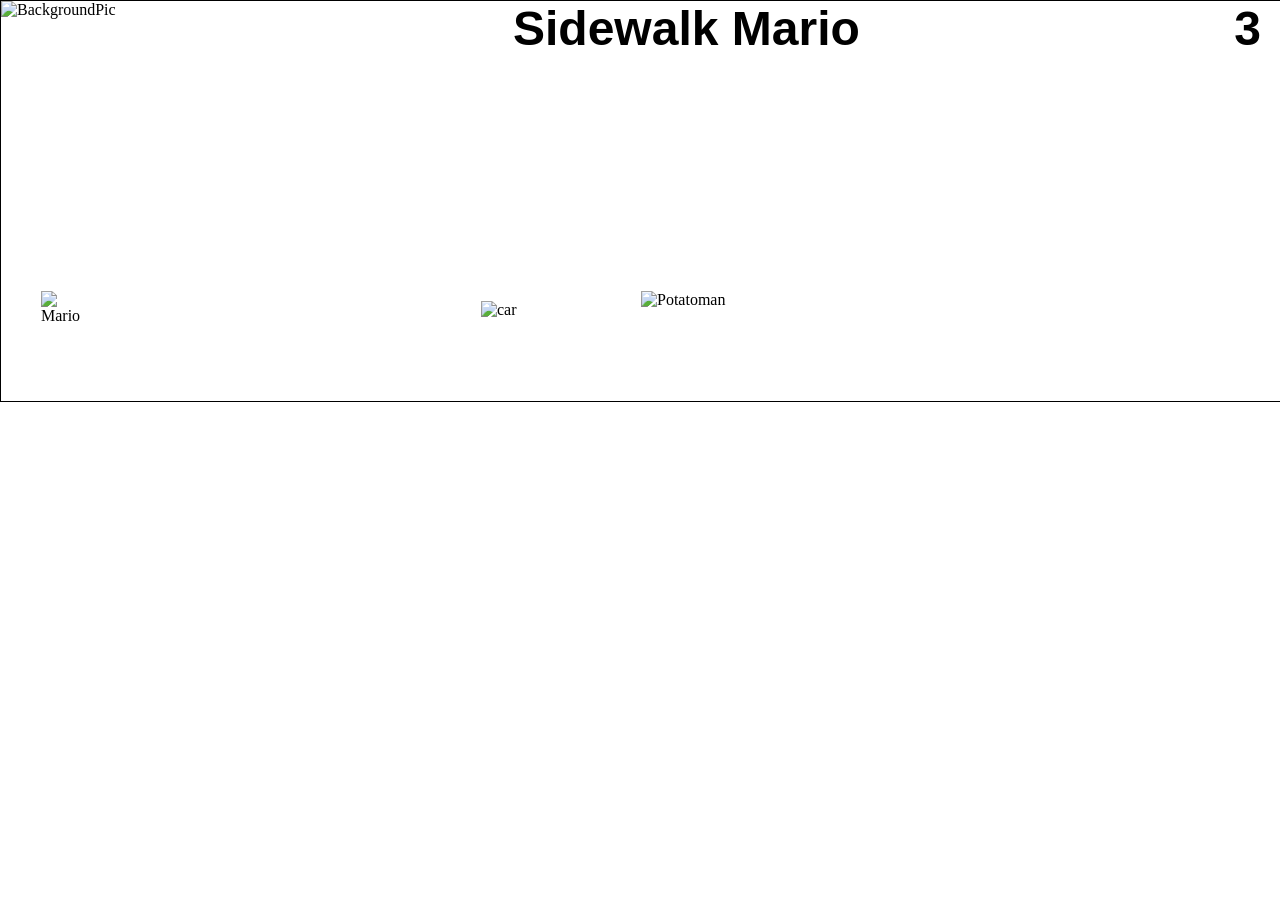
==== index.html @ 70a87d26 "Rename Sidewalk_Mario.html to index.html" ====
<!DOCTYPE html>
<html lang="en" onclick="jump()">

<head>
    <meta charset="UTF-8" name="viewport" content="width=device-width">
    <title>Sidewalk Mario</title>
    <link rel="stylesheet" href="style.css">
    <link rel="icon" href="Mario.png">
</head>

<body>


    <div id="game">
        <h1 id="title"> Sidewalk Mario</h1>
        <h2 class="counter-display"> </h2>
        <img src="Sidewalk.jpg" alt="BackgroundPic" id="BackPic">
        <div id="character"><img id="mariolook" src="Mario.png" alt="Mario"></div>
        <div id="car"><img src="Car.png" alt="car"></div>
        <div id="potatoman"><img src="Potatoman.png" alt="Potatoman"></div>
        <!--<button id="Luigi-Skin" class="skin-change" onclick="SkinLuigi()">Luigi Skin</button>-->
        <!--<button id="Mario-Skin" class="skin-change" onclick="SkinMario()">Mario Skin</button>-->
    </div>

<script type="module">
  // Import the functions you need from the SDKs you need
  import { initializeApp } from "https://www.gstatic.com/firebasejs/9.15.0/firebase-app.js";
  import { getAnalytics } from "https://www.gstatic.com/firebasejs/9.15.0/firebase-analytics.js";
  // TODO: Add SDKs for Firebase products that you want to use
  // https://firebase.google.com/docs/web/setup#available-libraries

  // Your web app's Firebase configuration
  // For Firebase JS SDK v7.20.0 and later, measurementId is optional
  const firebaseConfig = {
    apiKey: "AIzaSyAi4ynGpWkR6I1PAoljUYM_3KKk2emPIHU",
    authDomain: "sidewalk-mario.firebaseapp.com",
    projectId: "sidewalk-mario",
    storageBucket: "sidewalk-mario.appspot.com",
    messagingSenderId: "83046171677",
    appId: "1:83046171677:web:6692d9982b459ed88eb2f4",
    measurementId: "G-9NCFL8G049"
  };

  // Initialize Firebase
  const app = initializeApp(firebaseConfig);
  const analytics = getAnalytics(app);
</script>
</body>
<script src=action.js></script>

</html>
---- style.css ----
*{
    padding: 0;
    margin: 0;
}

h1{
    font-size: 50px;
}

#title{
    font-family: Verdana, Geneva, Tahoma, sans-serif;
    text-align: center;
    position: absolute;
    left: 40%;
    font-size: 3em;
}

h1, h2, h3, h4, h5, h6, p, pre{
    text-align: center;
    font-family: Verdana, Geneva, Tahoma, sans-serif;
}


#BackPic{
    width: 100%;
    height: 400px;

}

#game{
    width: 100%;
    height: 400px;
    border: 1px solid black;
    position: absolute;
}
#character{
    width: 40px;
    height: 150px;
    position: absolute;
    top: 290px;
    left: 40px;
}
.animate{
    animation: jump 3s;
}
@keyframes jump{
    0%{top: 290px;}
    30%{top: 250px;}
    30%{top: 220px;}
    10%{top: 200px;}
    10%{top: 230px;}
    40%{top: 250px;}
    70%{top: 280px;}
    100%{top: 290px;}
}

.counter-display{
    position: absolute;
    right: 20px;
    font-size: 3em;


}

#potatoman{
    width: 100px;
    height: 100px;
    position: absolute;
    top: 290px;
    left: 50%;
    animation-delay: 2s;
    animation: potato 7s infinite linear;
}

@keyframes potato{
    0%{left:90%;}
    100%{left:-40px;}
}

#car{
    width: 100px;
    height: 50px;
    position: absolute; 
    top: 300px;
    left: 480px;
    animation: block 4s infinite linear;
}
@keyframes block{
    0%{left: 90%;}
    100%{left:-40px;}
}

img{
    max-width: 100%;
    max-height: 100%;
    display: block;
}

.start{
    background-color: royalblue;
    color: seashell;
    height: 50px;
    width: 100px;
    font-size: 20px;
}

.stop{
    background-color: royalblue;
    color: seashell;
    height: 50px;
    width: 100px;
    font-size: 20px;
}
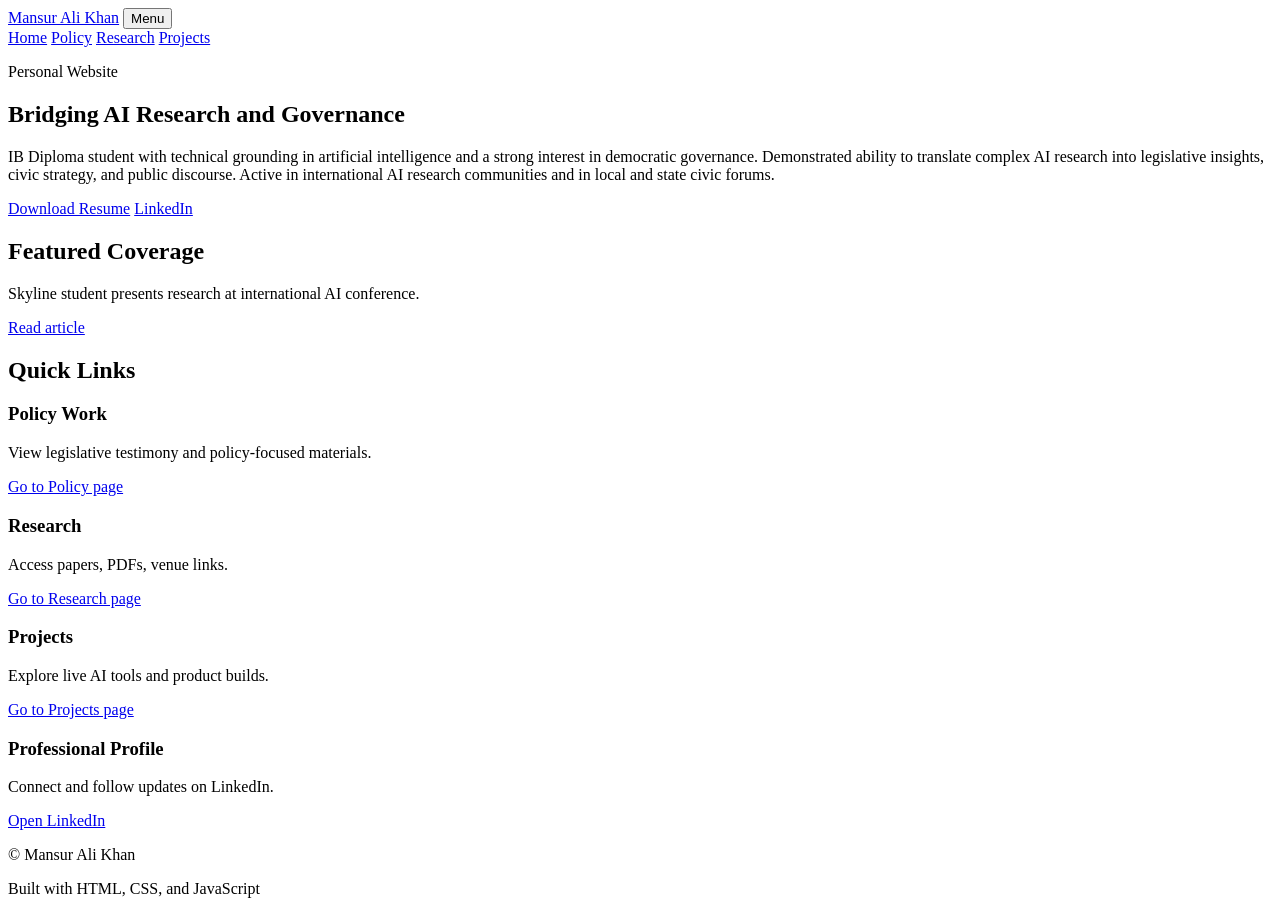
==== commit 497fe10f: "Add Projects page" ====
--- a/index.html
+++ b/index.html
@@ -1,51 +1,88 @@
-<!DOCTYPE html>
-<html lang="en" onclick="jump()">
+<!doctype html>
+<html lang="en">
+<head>
+  <meta charset="UTF-8">
+  <meta name="viewport" content="width=device-width, initial-scale=1.0">
+  <title>Mansur Ali Khan | Home</title>
+  <link rel="preconnect" href="https://fonts.googleapis.com">
+  <link rel="preconnect" href="https://fonts.gstatic.com" crossorigin>
+  <link href="https://fonts.googleapis.com/css2?family=Source+Sans+3:wght@400;600;700&display=swap" rel="stylesheet">
+  <link rel="stylesheet" href="styles.css">
+</head>
+<body>
+  <header class="site-header">
+    <div class="container nav-wrap">
+      <a class="brand" href="index.html">Mansur Ali Khan</a>
+      <button id="navToggle" class="nav-toggle" aria-label="Toggle navigation" aria-expanded="false">Menu</button>
+      <nav id="mainNav" class="main-nav">
+        <a class="active" href="index.html">Home</a>
+        <a href="policy.html">Policy</a>
+        <a href="research.html">Research</a>
+        <a href="projects.html">Projects</a>
+      </nav>
+    </div>
+  </header>
 
-<head>
-    <meta charset="UTF-8" name="viewport" content="width=device-width">
-    <title>Sidewalk Mario</title>
-    <link rel="stylesheet" href="style.css">
-    <link rel="icon" href="Mario.png">
-</head>
+  <main>
+    <section class="hero blue-bg">
+      <div class="container hero-grid">
+        <div>
+          <p class="kicker">Personal Website</p>
+          <h1>Bridging AI Research and Governance</h1>
+          <p>
+            IB Diploma student with technical grounding in artificial intelligence and a strong interest in democratic governance.
+            Demonstrated ability to translate complex AI research into legislative insights, civic strategy, and public discourse.
+            Active in international AI research communities and in local and state civic forums.
+          </p>
+          <div class="btn-row">
+            <a class="btn btn-gold" href="Jan2Resume.pdf" download>Download Resume</a>
+            <a class="btn btn-outline" href="https://www.linkedin.com/in/mansur-ali-khan/" target="_blank" rel="noopener noreferrer">LinkedIn</a>
+          </div>
+        </div>
+        <aside class="highlight-card">
+          <h2>Featured Coverage</h2>
+          <p>Skyline student presents research at international AI conference.</p>
+          <a href="https://sammamishindependent.com/2026/01/skyline-student-presents-research-at-international-ai-conference/" target="_blank" rel="noopener noreferrer">Read article</a>
+        </aside>
+      </div>
+    </section>
 
-<body>
+    <section class="section white-bg">
+      <div class="container">
+        <h2>Quick Links</h2>
+        <div class="card-grid">
+          <article class="card">
+            <h3>Policy Work</h3>
+            <p>View legislative testimony and policy-focused materials.</p>
+            <a href="policy.html">Go to Policy page</a>
+          </article>
+          <article class="card">
+            <h3>Research</h3>
+            <p>Access papers, PDFs, venue links.</p>
+            <a href="research.html">Go to Research page</a>
+          </article>
+          <article class="card">
+            <h3>Projects</h3>
+            <p>Explore live AI tools and product builds.</p>
+            <a href="projects.html">Go to Projects page</a>
+          </article>
+          <article class="card">
+            <h3>Professional Profile</h3>
+            <p>Connect and follow updates on LinkedIn.</p>
+            <a href="https://www.linkedin.com/in/mansur-ali-khan/" target="_blank" rel="noopener noreferrer">Open LinkedIn</a>
+          </article>
+        </div>
+      </div>
+    </section>
+  </main>
 
+  <footer class="site-footer blue-bg">
+    <div class="container footer-inner">
+      <p>© <span id="year"></span> Mansur Ali Khan</p>
+      <p>Built with HTML, CSS, and JavaScript</p>
+    </div>
+  </footer>
 
-    <div id="game">
-        <h1 id="title"> Sidewalk Mario</h1>
-        <h2 class="counter-display"> </h2>
-        <img src="Sidewalk.jpg" alt="BackgroundPic" id="BackPic">
-        <div id="character"><img id="mariolook" src="Mario.png" alt="Mario"></div>
-        <div id="car"><img src="Car.png" alt="car"></div>
-        <div id="potatoman"><img src="Potatoman.png" alt="Potatoman"></div>
-        <!--<button id="Luigi-Skin" class="skin-change" onclick="SkinLuigi()">Luigi Skin</button>-->
-        <!--<button id="Mario-Skin" class="skin-change" onclick="SkinMario()">Mario Skin</button>-->
-    </div>
-
-<script type="module">
-  // Import the functions you need from the SDKs you need
-  import { initializeApp } from "https://www.gstatic.com/firebasejs/9.15.0/firebase-app.js";
-  import { getAnalytics } from "https://www.gstatic.com/firebasejs/9.15.0/firebase-analytics.js";
-  // TODO: Add SDKs for Firebase products that you want to use
-  // https://firebase.google.com/docs/web/setup#available-libraries
-
-  // Your web app's Firebase configuration
-  // For Firebase JS SDK v7.20.0 and later, measurementId is optional
-  const firebaseConfig = {
-    apiKey: "AIzaSyAi4ynGpWkR6I1PAoljUYM_3KKk2emPIHU",
-    authDomain: "sidewalk-mario.firebaseapp.com",
-    projectId: "sidewalk-mario",
-    storageBucket: "sidewalk-mario.appspot.com",
-    messagingSenderId: "83046171677",
-    appId: "1:83046171677:web:6692d9982b459ed88eb2f4",
-    measurementId: "G-9NCFL8G049"
-  };
-
-  // Initialize Firebase
-  const app = initializeApp(firebaseConfig);
-  const analytics = getAnalytics(app);
-</script>
+  <script src="script.js"></script>
 </body>
-<script src=action.js></script>
-
 </html>
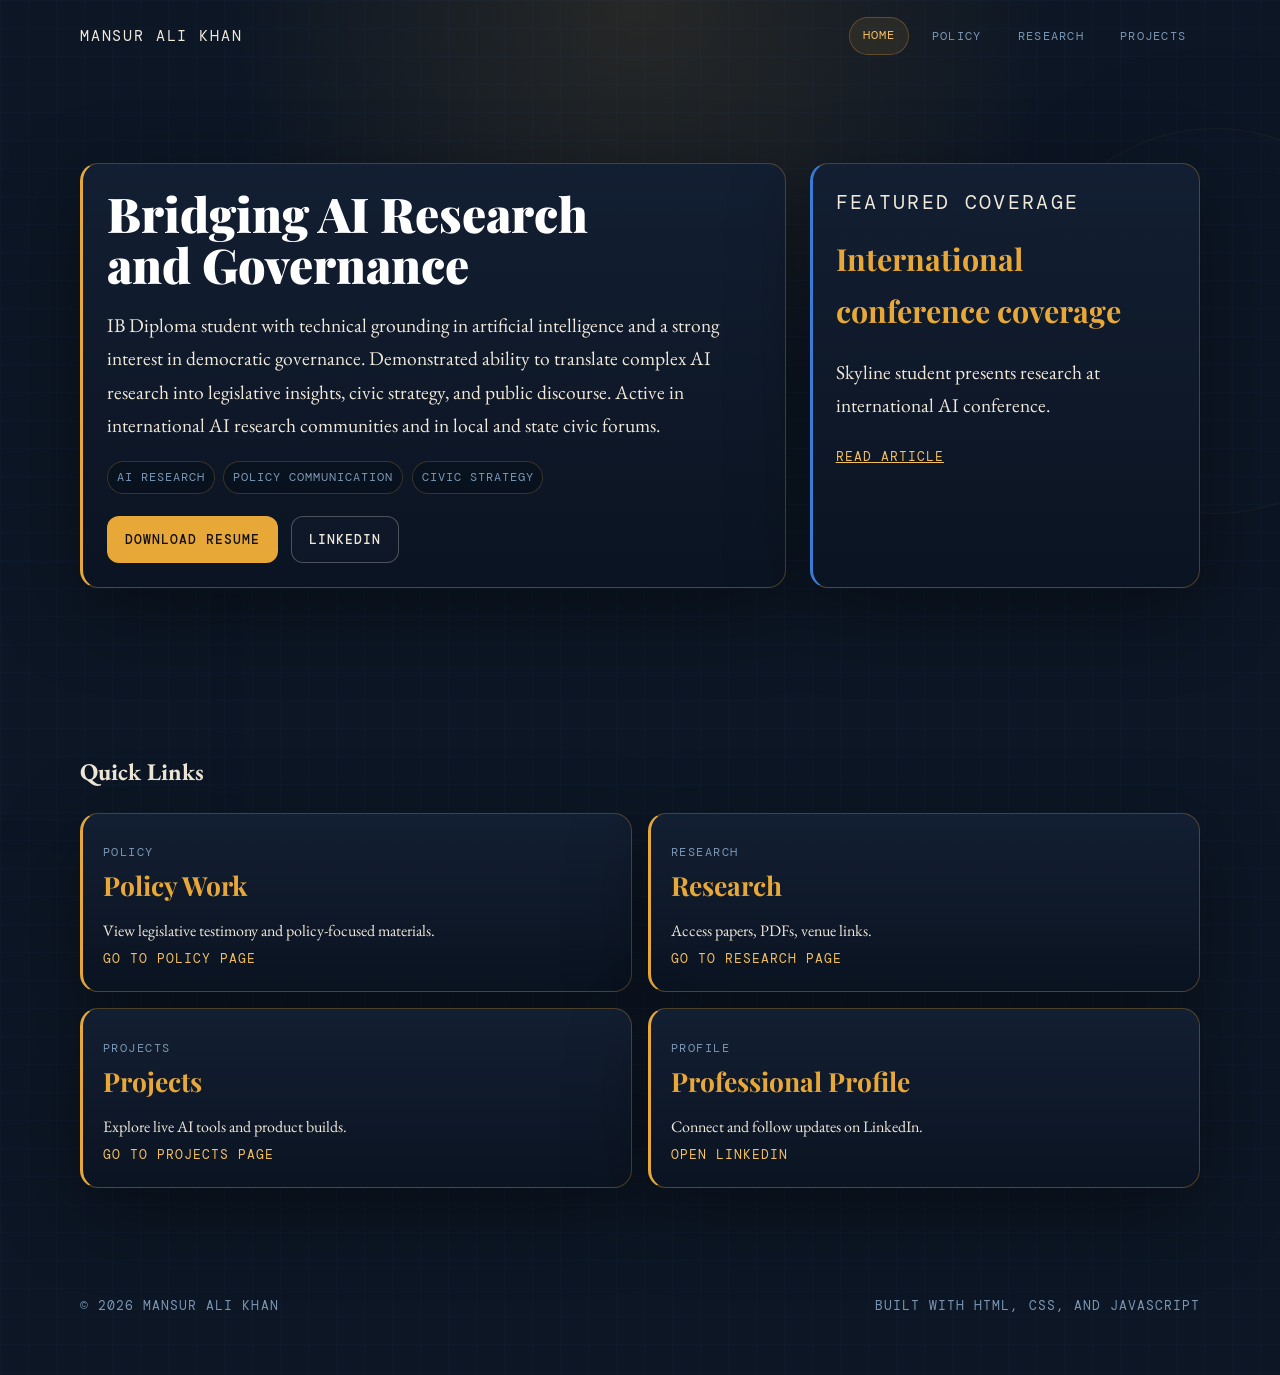
==== commit 38a1e1ad: "Tweak research and homepage copy Hide position paper PDF link, rename bibtex key to khan2026bridgeTh" ====
--- a/index.html
+++ b/index.html
@@ -6,10 +6,10 @@
   <title>Mansur Ali Khan | Home</title>
   <link rel="preconnect" href="https://fonts.googleapis.com">
   <link rel="preconnect" href="https://fonts.gstatic.com" crossorigin>
-  <link href="https://fonts.googleapis.com/css2?family=Source+Sans+3:wght@400;600;700&display=swap" rel="stylesheet">
+  <link href="https://fonts.googleapis.com/css2?family=DM+Mono:wght@400;500&family=EB+Garamond:ital,wght@0,400;0,500;1,400&family=Playfair+Display:wght@700;900&display=swap" rel="stylesheet">
   <link rel="stylesheet" href="styles.css">
 </head>
-<body>
+<body class="page-home">
   <header class="site-header">
     <div class="container nav-wrap">
       <a class="brand" href="index.html">Mansur Ali Khan</a>
@@ -26,21 +26,26 @@
   <main>
     <section class="hero blue-bg">
       <div class="container hero-grid">
-        <div>
-          <p class="kicker">Personal Website</p>
+        <div class="hero-copy">
           <h1>Bridging AI Research and Governance</h1>
           <p>
             IB Diploma student with technical grounding in artificial intelligence and a strong interest in democratic governance.
             Demonstrated ability to translate complex AI research into legislative insights, civic strategy, and public discourse.
             Active in international AI research communities and in local and state civic forums.
           </p>
+          <div class="hero-meta">
+            <span>AI Research</span>
+            <span>Policy Communication</span>
+            <span>Civic Strategy</span>
+          </div>
           <div class="btn-row">
             <a class="btn btn-gold" href="Jan2Resume.pdf" download>Download Resume</a>
             <a class="btn btn-outline" href="https://www.linkedin.com/in/mansur-ali-khan/" target="_blank" rel="noopener noreferrer">LinkedIn</a>
           </div>
         </div>
         <aside class="highlight-card">
-          <h2>Featured Coverage</h2>
+          <p class="kicker">Featured Coverage</p>
+          <h2>International conference coverage</h2>
           <p>Skyline student presents research at international AI conference.</p>
           <a href="https://sammamishindependent.com/2026/01/skyline-student-presents-research-at-international-ai-conference/" target="_blank" rel="noopener noreferrer">Read article</a>
         </aside>
@@ -52,21 +57,25 @@
         <h2>Quick Links</h2>
         <div class="card-grid">
           <article class="card">
+            <p class="kicker">Policy</p>
             <h3>Policy Work</h3>
             <p>View legislative testimony and policy-focused materials.</p>
             <a href="policy.html">Go to Policy page</a>
           </article>
           <article class="card">
+            <p class="kicker">Research</p>
             <h3>Research</h3>
             <p>Access papers, PDFs, venue links.</p>
             <a href="research.html">Go to Research page</a>
           </article>
           <article class="card">
+            <p class="kicker">Projects</p>
             <h3>Projects</h3>
             <p>Explore live AI tools and product builds.</p>
             <a href="projects.html">Go to Projects page</a>
           </article>
           <article class="card">
+            <p class="kicker">Profile</p>
             <h3>Professional Profile</h3>
             <p>Connect and follow updates on LinkedIn.</p>
             <a href="https://www.linkedin.com/in/mansur-ali-khan/" target="_blank" rel="noopener noreferrer">Open LinkedIn</a>
--- a/styles.css
+++ b/styles.css
@@ -0,0 +1,541 @@
+:root {
+  --bg: #0c1624;
+  --panel: #131f33;
+  --panel-deep: #080f1a;
+  --accent: #e8a838;
+  --accent-soft: #f5c060;
+  --text: #f0e8d8;
+  --white: #ffffff;
+  --muted: #7a96b4;
+  --info: #3a7bd5;
+  --danger: #c0392b;
+  --success: #3d9e6a;
+  --border: rgba(232, 168, 56, 0.3);
+  --shadow: 0 24px 80px rgba(0, 0, 0, 0.38);
+}
+
+* {
+  box-sizing: border-box;
+}
+
+html {
+  scroll-behavior: smooth;
+}
+
+body {
+  margin: 0;
+  font-family: "EB Garamond", Georgia, serif;
+  color: var(--text);
+  background:
+    linear-gradient(rgba(58, 123, 213, 0.035) 1px, transparent 1px),
+    linear-gradient(90deg, rgba(58, 123, 213, 0.035) 1px, transparent 1px),
+    radial-gradient(circle at top, rgba(232, 168, 56, 0.12), transparent 28%),
+    var(--bg);
+  background-size: 28px 28px, 28px 28px, auto, auto;
+  line-height: 1.7;
+  min-height: 100vh;
+}
+
+body::before,
+body::after {
+  content: "";
+  position: fixed;
+  inset: auto;
+  pointer-events: none;
+  z-index: 0;
+  opacity: 0.05;
+}
+
+body::before {
+  top: 8rem;
+  right: -8rem;
+  width: 24rem;
+  height: 24rem;
+  border: 1px solid var(--accent-soft);
+  border-radius: 50%;
+  box-shadow:
+    0 0 0 2.5rem transparent,
+    0 0 0 5rem rgba(245, 192, 96, 0.08),
+    0 0 0 7.5rem transparent;
+}
+
+body::after {
+  left: -3rem;
+  bottom: 5rem;
+  width: 16rem;
+  height: 16rem;
+  border: 1px solid var(--info);
+  box-shadow:
+    2rem 2rem 0 rgba(58, 123, 213, 0.08),
+    4rem 4rem 0 rgba(58, 123, 213, 0.04);
+}
+
+a {
+  color: var(--accent-soft);
+}
+
+.container {
+  position: relative;
+  z-index: 1;
+  width: min(1120px, 92%);
+  margin: 0 auto;
+}
+
+.site-header {
+  position: sticky;
+  top: 0;
+  z-index: 100;
+  backdrop-filter: blur(0);
+  background: transparent;
+  border-bottom: 1px solid transparent;
+  transition:
+    background-color 180ms ease,
+    border-color 180ms ease,
+    backdrop-filter 180ms ease,
+    box-shadow 180ms ease;
+}
+
+.site-header.scrolled {
+  backdrop-filter: blur(14px);
+  background: rgba(8, 15, 26, 0.86);
+  border-bottom-color: rgba(232, 168, 56, 0.18);
+  box-shadow: 0 8px 30px rgba(0, 0, 0, 0.18);
+}
+
+.nav-wrap {
+  display: flex;
+  align-items: center;
+  justify-content: space-between;
+  min-height: 74px;
+  gap: 1rem;
+}
+
+.brand {
+  font-family: "DM Mono", monospace;
+  font-size: 0.95rem;
+  letter-spacing: 0.12em;
+  text-transform: uppercase;
+  color: var(--text);
+  text-decoration: none;
+}
+
+.main-nav {
+  display: flex;
+  gap: 0.55rem;
+}
+
+.main-nav a {
+  color: var(--muted);
+  text-decoration: none;
+  padding: 0.45rem 0.8rem;
+  border: 1px solid transparent;
+  border-radius: 999px;
+  font-family: "DM Mono", monospace;
+  font-size: 0.78rem;
+  text-transform: uppercase;
+  letter-spacing: 0.1em;
+  transition:
+    color 160ms ease,
+    border-color 160ms ease,
+    background-color 160ms ease,
+    transform 160ms ease;
+}
+
+.main-nav a.active,
+.main-nav a:hover {
+  color: var(--accent-soft);
+  background: rgba(232, 168, 56, 0.09);
+  border-color: rgba(232, 168, 56, 0.28);
+  transform: translateY(-1px);
+}
+
+.nav-toggle {
+  display: none;
+  border: 1px solid rgba(232, 168, 56, 0.28);
+  background: transparent;
+  color: var(--text);
+  border-radius: 10px;
+  padding: 0.45rem 0.7rem;
+  font: inherit;
+}
+
+.section,
+.hero {
+  padding: 4.5rem 0;
+}
+
+.hero {
+  padding-top: 5.5rem;
+}
+
+.hero h1,
+.section h1 {
+  margin: 0 0 1rem;
+  line-height: 1.06;
+  font-family: "Playfair Display", Georgia, serif;
+  font-weight: 900;
+  color: var(--white);
+  text-wrap: balance;
+}
+
+.hero h1 {
+  font-size: clamp(2.4rem, 4vw, 3rem);
+}
+
+.section h1 {
+  font-size: clamp(2.4rem, 5vw, 4.2rem);
+}
+
+.hero p,
+.lead {
+  max-width: 68ch;
+  font-size: 1.22rem;
+  color: var(--text);
+}
+
+.kicker {
+  font-family: "DM Mono", monospace;
+  text-transform: uppercase;
+  letter-spacing: 0.12em;
+  font-size: 0.77rem;
+  margin: 0 0 0.85rem;
+  color: var(--muted);
+}
+
+.blue-bg,
+.white-bg {
+  background: transparent;
+  color: var(--text);
+}
+
+.hero-grid {
+  display: grid;
+  grid-template-columns: minmax(0, 1.45fr) minmax(290px, 0.8fr);
+  gap: 1.5rem;
+  align-items: stretch;
+}
+
+.hero-copy,
+.highlight-card,
+.card,
+.bibtex-details {
+  position: relative;
+  background: linear-gradient(180deg, rgba(19, 31, 51, 0.98), rgba(11, 20, 34, 0.98));
+  border: 1px solid var(--border);
+  border-radius: 18px;
+  box-shadow: var(--shadow);
+}
+
+.hero-copy,
+.highlight-card,
+.card {
+  overflow: hidden;
+}
+
+.hero-copy {
+  padding: 1.5rem;
+  border-left: 3px solid var(--accent);
+}
+
+.highlight-card {
+  padding: 1.4rem;
+  border-left: 3px solid var(--info);
+}
+
+.highlight-card h2 {
+  margin: 0 0 0.8rem;
+  font-family: "Playfair Display", Georgia, serif;
+  font-size: 1.9rem;
+  color: var(--accent);
+}
+
+.highlight-card a {
+  color: var(--accent-soft);
+  font-family: "DM Mono", monospace;
+  font-size: 0.8rem;
+  letter-spacing: 0.08em;
+  text-transform: uppercase;
+}
+
+.hero-meta {
+  display: flex;
+  flex-wrap: wrap;
+  gap: 0.55rem;
+  margin: 1rem 0 0;
+}
+
+.hero-meta span,
+.entry-meta {
+  display: inline-flex;
+  align-items: center;
+  gap: 0.4rem;
+  font-family: "DM Mono", monospace;
+  font-size: 0.78rem;
+  line-height: 1.4;
+  text-transform: uppercase;
+  letter-spacing: 0.08em;
+  color: var(--muted);
+}
+
+.hero-meta span {
+  padding: 0.4rem 0.55rem;
+  border-radius: 999px;
+  border: 1px solid rgba(232, 168, 56, 0.22);
+  background: rgba(8, 15, 26, 0.55);
+}
+
+.btn-row {
+  margin-top: 1.4rem;
+  display: flex;
+  gap: 0.8rem;
+  flex-wrap: wrap;
+}
+
+.btn {
+  display: inline-block;
+  padding: 0.72rem 1.05rem;
+  border-radius: 12px;
+  text-decoration: none;
+  font-family: "DM Mono", monospace;
+  font-size: 0.8rem;
+  font-weight: 500;
+  letter-spacing: 0.08em;
+  text-transform: uppercase;
+  border: 1px solid transparent;
+  transition:
+    transform 160ms ease,
+    border-color 160ms ease,
+    background-color 160ms ease,
+    color 160ms ease;
+}
+
+.btn:hover {
+  transform: translateY(-1px);
+}
+
+.btn-gold {
+  background: var(--accent);
+  color: #111111;
+}
+
+.btn-outline {
+  border-color: rgba(240, 232, 216, 0.28);
+  color: var(--text);
+  background: rgba(19, 31, 51, 0.38);
+}
+
+.btn-blue {
+  background: rgba(58, 123, 213, 0.16);
+  border-color: rgba(58, 123, 213, 0.28);
+  color: var(--text);
+}
+
+.card a.btn-blue {
+  color: var(--text);
+}
+
+.card-grid {
+  display: grid;
+  grid-template-columns: repeat(2, minmax(0, 1fr));
+  gap: 1rem;
+}
+
+.single-column {
+  display: grid;
+  gap: 1rem;
+}
+
+.card {
+  padding: 1.25rem;
+  border-left: 3px solid var(--accent);
+}
+
+.policy-card {
+  border-left-color: var(--info);
+}
+
+.policy-card p + .btn {
+  display: inline-block;
+  margin-top: 1rem;
+}
+
+.policy-media-grid {
+  display: grid;
+  grid-template-columns: minmax(460px, 560px) minmax(260px, 1fr);
+  gap: 1.15rem;
+  align-items: start;
+  margin-top: 1rem;
+}
+
+.policy-video {
+  width: 100%;
+  max-width: 560px;
+  display: block;
+  justify-self: start;
+  border-radius: 14px;
+  border: 1px solid rgba(58, 123, 213, 0.22);
+  background: var(--panel-deep);
+  aspect-ratio: 16 / 9;
+  min-height: 315px;
+}
+
+.policy-hearing-meta {
+  display: grid;
+  gap: 0.45rem;
+  margin-top: 0;
+  align-content: start;
+}
+
+.policy-hearing-meta .btn {
+  margin-top: 0.8rem;
+  justify-self: start;
+}
+
+.research-card {
+  border-left-color: var(--accent);
+}
+
+.card h2,
+.card h3 {
+  margin: 0;
+  font-family: "Playfair Display", Georgia, serif;
+  color: var(--accent);
+}
+
+.card h2 {
+  font-size: 2rem;
+}
+
+.card h3 {
+  font-size: 1.65rem;
+}
+
+.card p {
+  margin: 0.55rem 0 0;
+}
+
+.card a {
+  color: var(--accent-soft);
+  font-family: "DM Mono", monospace;
+  font-size: 0.8rem;
+  letter-spacing: 0.08em;
+  text-transform: uppercase;
+  text-decoration: none;
+}
+
+.link-row {
+  display: flex;
+  flex-wrap: wrap;
+  gap: 0.85rem;
+  margin-top: 0.9rem;
+}
+
+.link-row a {
+  padding: 0.45rem 0.55rem;
+  border: 1px solid rgba(232, 168, 56, 0.22);
+  border-radius: 999px;
+  background: rgba(8, 15, 26, 0.48);
+}
+
+.bibtex-details {
+  margin-top: 0.9rem;
+  padding: 0.8rem 0.95rem;
+  border-left: 3px solid var(--danger);
+  background: linear-gradient(180deg, rgba(8, 15, 26, 0.98), rgba(11, 20, 34, 0.98));
+}
+
+.bibtex-details summary {
+  cursor: pointer;
+  color: var(--muted);
+  font-family: "DM Mono", monospace;
+  font-size: 0.8rem;
+  letter-spacing: 0.08em;
+  text-transform: uppercase;
+}
+
+.bibtex-details pre {
+  margin: 0.8rem 0 0;
+  white-space: pre-wrap;
+  word-break: break-word;
+  font-family: "DM Mono", monospace;
+  font-size: 0.88rem;
+  color: var(--text);
+}
+
+.site-footer {
+  padding: 1.4rem 0 2.8rem;
+}
+
+.footer-inner {
+  display: flex;
+  justify-content: space-between;
+  gap: 1rem;
+  flex-wrap: wrap;
+  font-family: "DM Mono", monospace;
+  font-size: 0.8rem;
+  text-transform: uppercase;
+  letter-spacing: 0.08em;
+  color: var(--muted);
+}
+
+@media (max-width: 920px) {
+  .hero-grid,
+  .card-grid {
+    grid-template-columns: 1fr;
+  }
+
+  .hero h1 {
+    max-width: 14ch;
+  }
+}
+
+@media (max-width: 760px) {
+  .policy-media-grid {
+    grid-template-columns: 1fr;
+  }
+
+  .policy-video {
+    min-height: 220px;
+  }
+}
+
+@media (max-width: 700px) {
+  .section,
+  .hero {
+    padding: 3.5rem 0;
+  }
+
+  .nav-toggle {
+    display: inline-block;
+  }
+
+  .main-nav {
+    position: absolute;
+    right: 4%;
+    top: 66px;
+    background: rgba(8, 15, 26, 0.96);
+    border: 1px solid var(--border);
+    border-radius: 12px;
+    padding: 0.6rem;
+    display: none;
+    flex-direction: column;
+    min-width: 170px;
+    box-shadow: var(--shadow);
+  }
+
+  .main-nav.open {
+    display: flex;
+  }
+
+  .hero-copy,
+  .highlight-card,
+  .card,
+  .bibtex-details {
+    border-radius: 14px;
+  }
+
+  .hero h1,
+  .section h1 {
+    line-height: 1.1;
+  }
+}
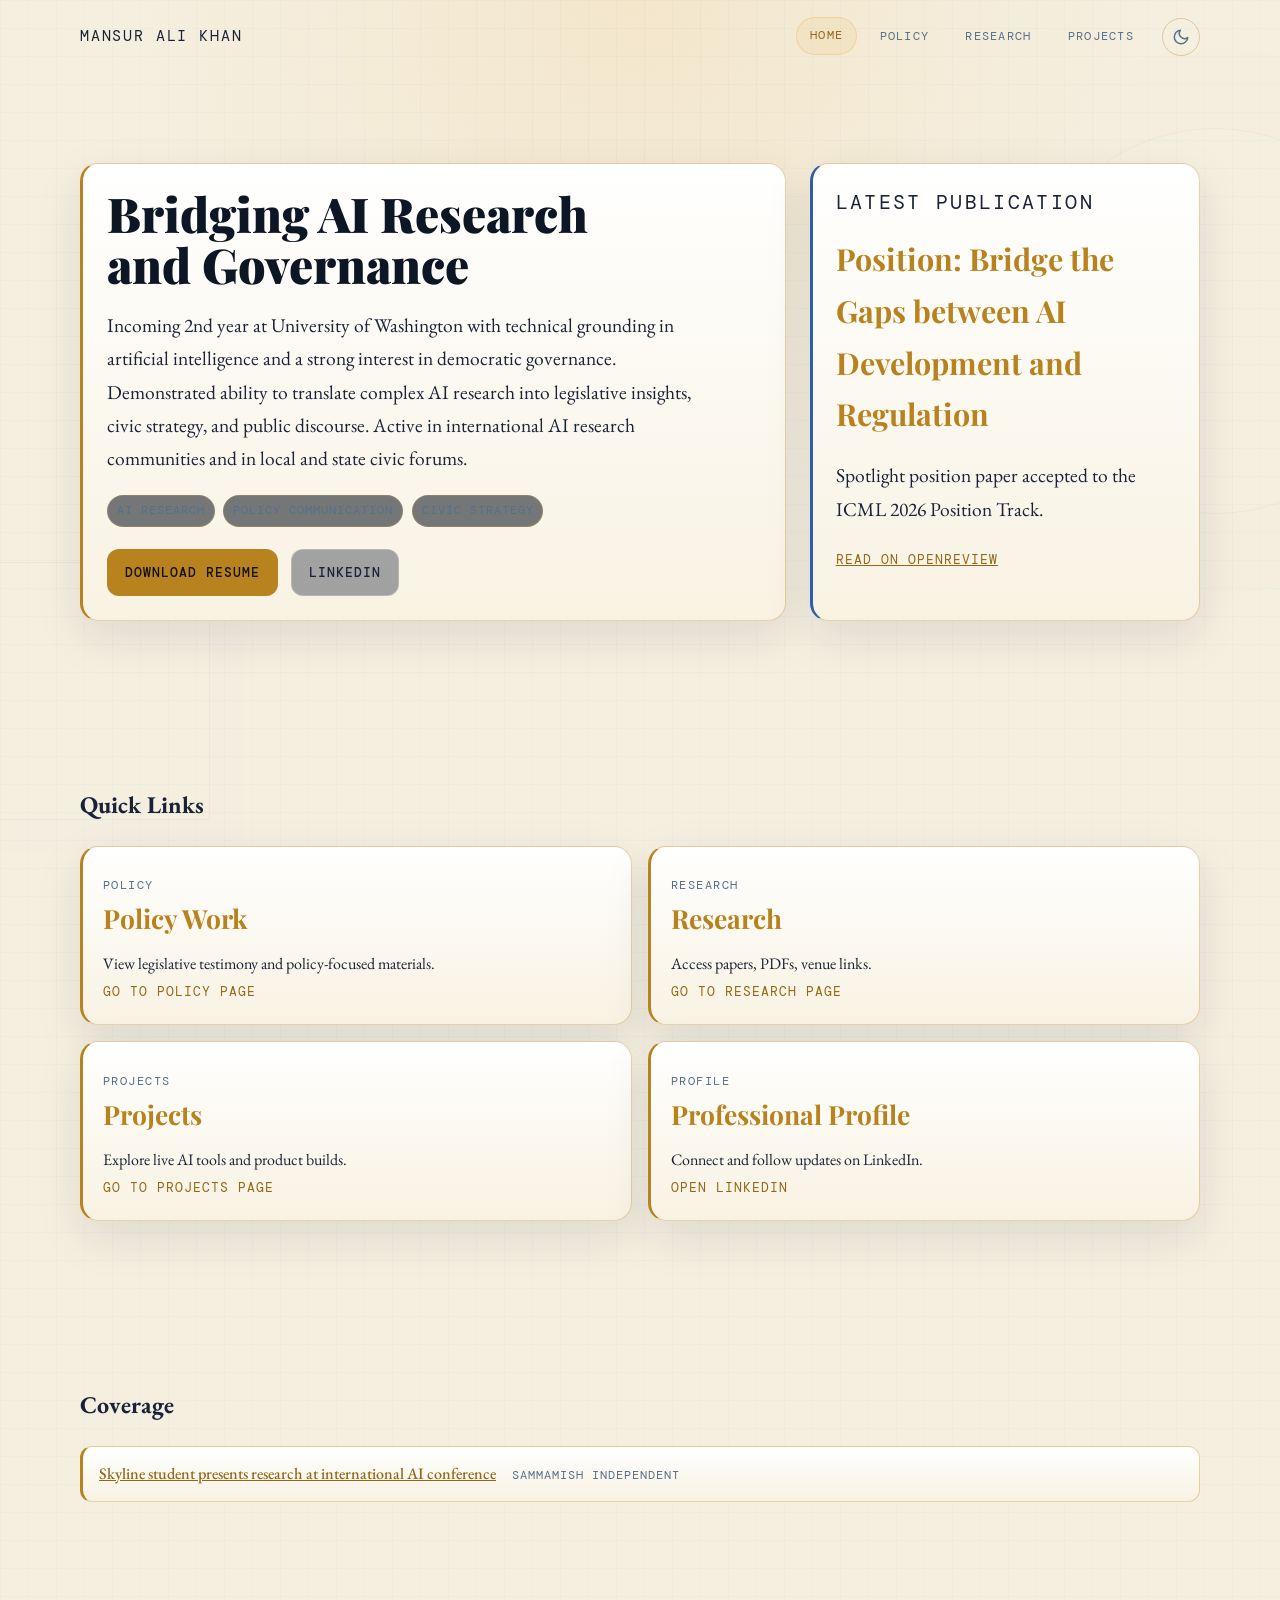
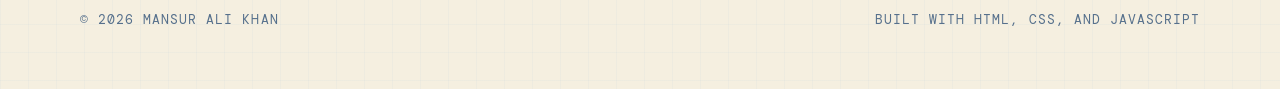
==== commit 6a57de68: "Add light/dark mode toggle with light as default Co-Authored-By: Claude Opus 4.7 (1M context) <norep" ====
--- a/index.html
+++ b/index.html
@@ -1,5 +1,5 @@
 <!doctype html>
-<html lang="en">
+<html lang="en" data-theme="light">
 <head>
   <meta charset="UTF-8">
   <meta name="viewport" content="width=device-width, initial-scale=1.0">
@@ -7,6 +7,7 @@
   <link rel="preconnect" href="https://fonts.googleapis.com">
   <link rel="preconnect" href="https://fonts.gstatic.com" crossorigin>
   <link href="https://fonts.googleapis.com/css2?family=DM+Mono:wght@400;500&family=EB+Garamond:ital,wght@0,400;0,500;1,400&family=Playfair+Display:wght@700;900&display=swap" rel="stylesheet">
+  <script>(function(){try{var t=localStorage.getItem("theme");if(t==="dark"||t==="light")document.documentElement.setAttribute("data-theme",t);}catch(e){}})();</script>
   <link rel="stylesheet" href="styles.css">
 </head>
 <body class="page-home">
@@ -19,6 +20,10 @@
         <a href="policy.html">Policy</a>
         <a href="research.html">Research</a>
         <a href="projects.html">Projects</a>
+        <button id="themeToggle" class="theme-toggle" type="button" aria-label="Toggle color theme" title="Toggle color theme">
+          <svg class="theme-icon-sun" viewBox="0 0 24 24" width="18" height="18" fill="none" stroke="currentColor" stroke-width="2" stroke-linecap="round" stroke-linejoin="round" aria-hidden="true"><circle cx="12" cy="12" r="4"/><path d="M12 2v2M12 20v2M4.93 4.93l1.41 1.41M17.66 17.66l1.41 1.41M2 12h2M20 12h2M4.93 19.07l1.41-1.41M17.66 6.34l1.41-1.41"/></svg>
+          <svg class="theme-icon-moon" viewBox="0 0 24 24" width="18" height="18" fill="none" stroke="currentColor" stroke-width="2" stroke-linecap="round" stroke-linejoin="round" aria-hidden="true"><path d="M21 12.79A9 9 0 1 1 11.21 3 7 7 0 0 0 21 12.79z"/></svg>
+        </button>
       </nav>
     </div>
   </header>
@@ -29,7 +34,7 @@
         <div class="hero-copy">
           <h1>Bridging AI Research and Governance</h1>
           <p>
-            IB Diploma student with technical grounding in artificial intelligence and a strong interest in democratic governance.
+            Incoming 2nd year at University of Washington with technical grounding in artificial intelligence and a strong interest in democratic governance.
             Demonstrated ability to translate complex AI research into legislative insights, civic strategy, and public discourse.
             Active in international AI research communities and in local and state civic forums.
           </p>
@@ -44,10 +49,10 @@
           </div>
         </div>
         <aside class="highlight-card">
-          <p class="kicker">Featured Coverage</p>
-          <h2>International conference coverage</h2>
-          <p>Skyline student presents research at international AI conference.</p>
-          <a href="https://sammamishindependent.com/2026/01/skyline-student-presents-research-at-international-ai-conference/" target="_blank" rel="noopener noreferrer">Read article</a>
+          <p class="kicker">Latest Publication</p>
+          <h2>Position: Bridge the Gaps between AI Development and Regulation</h2>
+          <p>Spotlight position paper accepted to the ICML 2026 Position Track.</p>
+          <a href="https://openreview.net/forum?id=1WYrzYfzVU" target="_blank" rel="noopener noreferrer">Read on OpenReview</a>
         </aside>
       </div>
     </section>
@@ -83,6 +88,18 @@
         </div>
       </div>
     </section>
+
+    <section class="section blue-bg">
+      <div class="container">
+        <h2>Coverage</h2>
+        <ul class="coverage-list">
+          <li>
+            <a href="https://sammamishindependent.com/2026/01/skyline-student-presents-research-at-international-ai-conference/" target="_blank" rel="noopener noreferrer">Skyline student presents research at international AI conference</a>
+            <span class="coverage-source">Sammamish Independent</span>
+          </li>
+        </ul>
+      </div>
+    </section>
   </main>
 
   <footer class="site-footer blue-bg">
--- a/styles.css
+++ b/styles.css
@@ -462,6 +462,38 @@
   color: var(--text);
 }
 
+.coverage-list {
+  list-style: none;
+  margin: 1rem 0 0;
+  padding: 0;
+  display: grid;
+  gap: 0.6rem;
+}
+
+.coverage-list li {
+  display: flex;
+  flex-wrap: wrap;
+  align-items: baseline;
+  gap: 0.6rem 1rem;
+  padding: 0.85rem 1rem;
+  background: linear-gradient(180deg, rgba(19, 31, 51, 0.98), rgba(11, 20, 34, 0.98));
+  border: 1px solid var(--border);
+  border-left: 3px solid var(--accent);
+  border-radius: 12px;
+}
+
+.coverage-list a {
+  font-weight: 500;
+}
+
+.coverage-source {
+  font-family: "DM Mono", monospace;
+  font-size: 0.78rem;
+  text-transform: uppercase;
+  letter-spacing: 0.08em;
+  color: var(--muted);
+}
+
 .site-footer {
   padding: 1.4rem 0 2.8rem;
 }
@@ -484,9 +516,6 @@
     grid-template-columns: 1fr;
   }
 
-  .hero h1 {
-    max-width: 14ch;
-  }
 }
 
 @media (max-width: 760px) {
@@ -539,3 +568,67 @@
     line-height: 1.1;
   }
 }
+
+.theme-toggle {
+  display: inline-flex;
+  align-items: center;
+  justify-content: center;
+  width: 38px;
+  height: 38px;
+  margin-left: 0.35rem;
+  padding: 0;
+  border: 1px solid var(--border);
+  background: transparent;
+  color: var(--muted);
+  border-radius: 999px;
+  cursor: pointer;
+  transition:
+    color 160ms ease,
+    border-color 160ms ease,
+    background-color 160ms ease,
+    transform 160ms ease;
+}
+
+.theme-toggle:hover {
+  color: var(--accent-soft);
+  border-color: rgba(232, 168, 56, 0.45);
+  background: rgba(232, 168, 56, 0.09);
+  transform: translateY(-1px);
+}
+
+[data-theme="light"] .theme-icon-sun { display: none; }
+:root:not([data-theme="light"]) .theme-icon-moon { display: none; }
+
+:root[data-theme="light"] {
+  --bg: #f5efe0;
+  --panel: #ffffff;
+  --panel-deep: #ebe3cd;
+  --accent: #b8821e;
+  --accent-soft: #936713;
+  --text: #1a2238;
+  --white: #0c1624;
+  --muted: #56708c;
+  --info: #2c5fa4;
+  --border: rgba(184, 130, 30, 0.35);
+  --shadow: 0 16px 48px rgba(20, 30, 50, 0.10);
+}
+
+[data-theme="light"] .hero-copy,
+[data-theme="light"] .highlight-card,
+[data-theme="light"] .card,
+[data-theme="light"] .bibtex-details,
+[data-theme="light"] .coverage-list li {
+  background: linear-gradient(180deg, rgba(255, 255, 255, 0.98), rgba(248, 242, 226, 0.98));
+}
+
+[data-theme="light"] .site-header.scrolled {
+  background: rgba(245, 239, 224, 0.86);
+  border-bottom-color: rgba(184, 130, 30, 0.22);
+  box-shadow: 0 8px 22px rgba(20, 30, 50, 0.08);
+}
+
+@media (max-width: 700px) {
+  [data-theme="light"] .main-nav {
+    background: rgba(255, 255, 255, 0.96);
+  }
+}
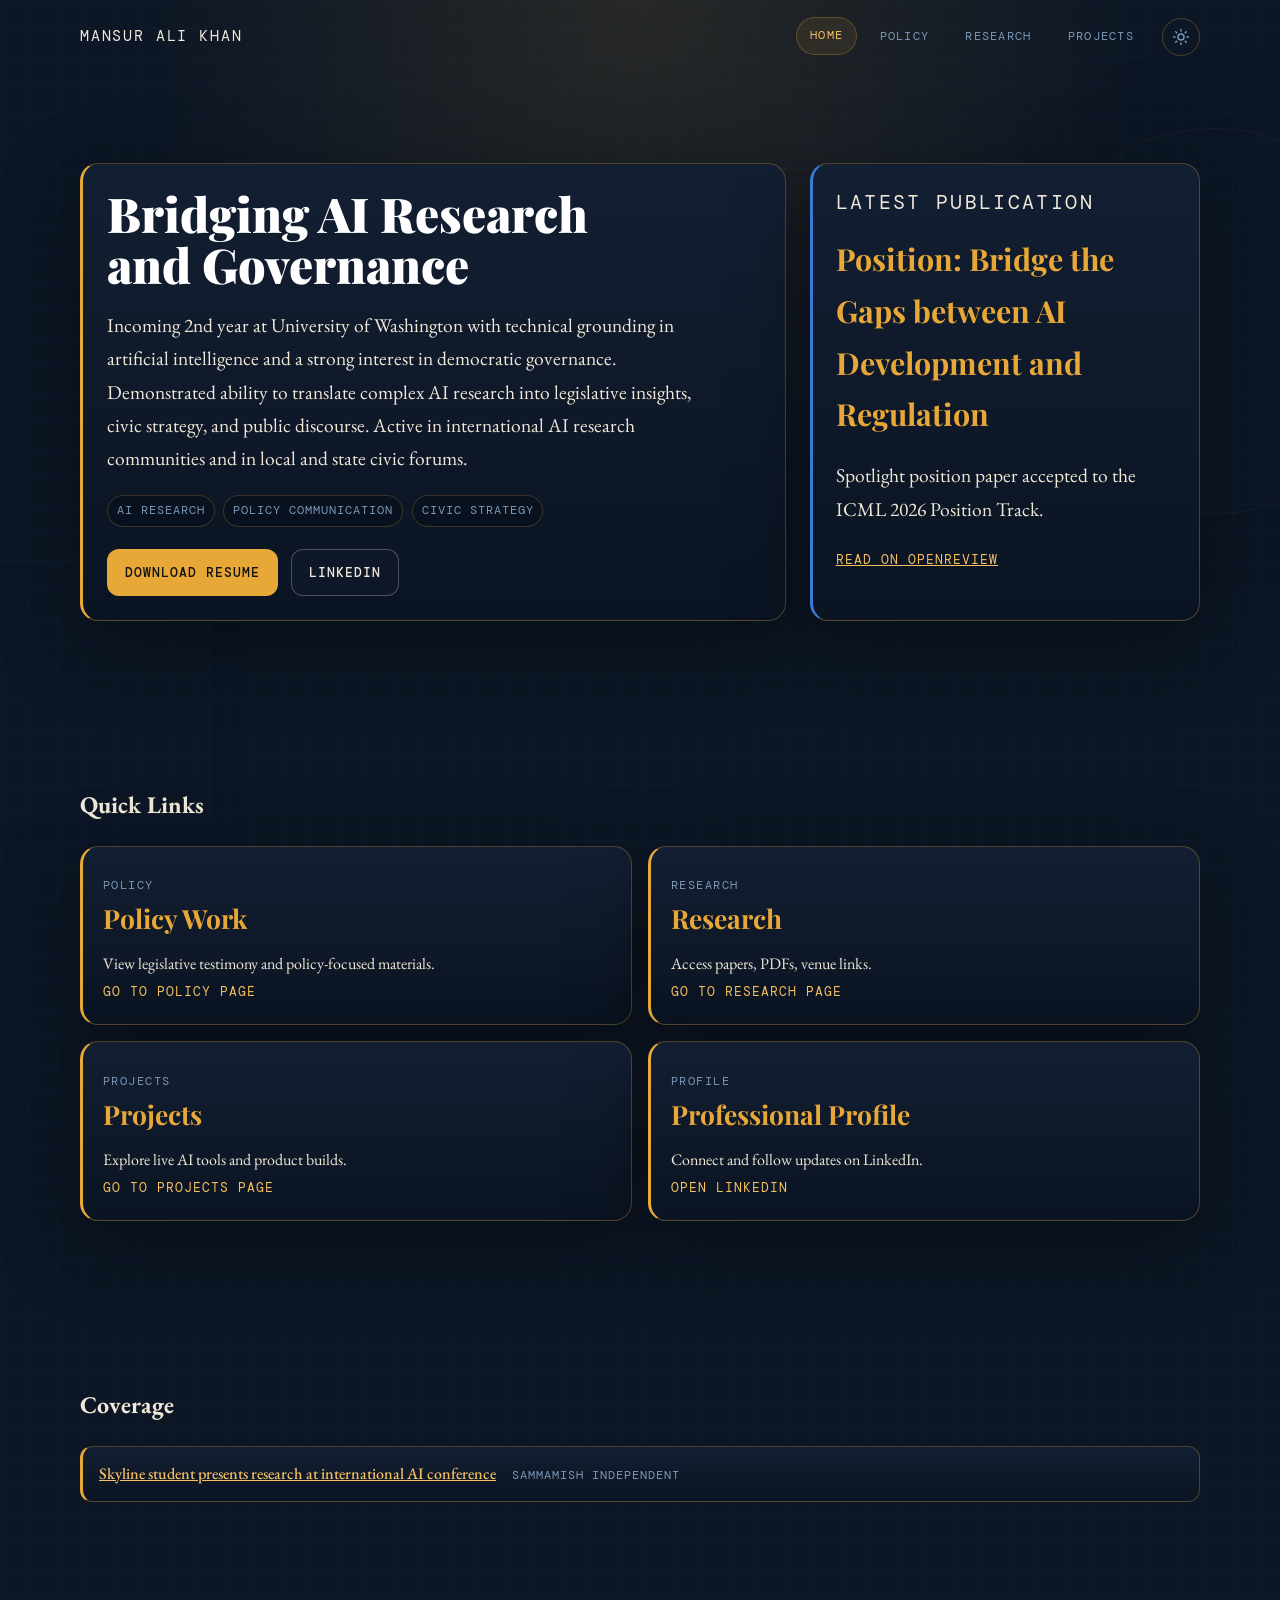
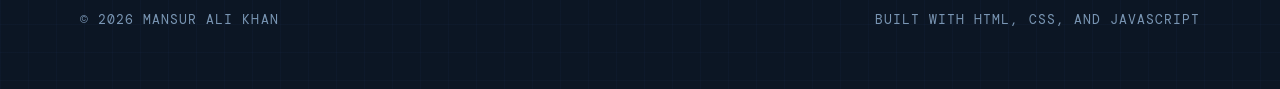
==== commit df54b754: "Default to dark theme; fix light-mode pill backgrounds Co-Authored-By: Claude Opus 4.7 (1M context) " ====
--- a/index.html
+++ b/index.html
@@ -1,5 +1,5 @@
 <!doctype html>
-<html lang="en" data-theme="light">
+<html lang="en" data-theme="dark">
 <head>
   <meta charset="UTF-8">
   <meta name="viewport" content="width=device-width, initial-scale=1.0">
--- a/styles.css
+++ b/styles.css
@@ -621,6 +621,17 @@
   background: linear-gradient(180deg, rgba(255, 255, 255, 0.98), rgba(248, 242, 226, 0.98));
 }
 
+[data-theme="light"] .hero-meta span,
+[data-theme="light"] .link-row a {
+  background: rgba(184, 130, 30, 0.08);
+  border-color: rgba(184, 130, 30, 0.32);
+  color: var(--text);
+}
+
+[data-theme="light"] .link-row a {
+  color: var(--accent-soft);
+}
+
 [data-theme="light"] .site-header.scrolled {
   background: rgba(245, 239, 224, 0.86);
   border-bottom-color: rgba(184, 130, 30, 0.22);
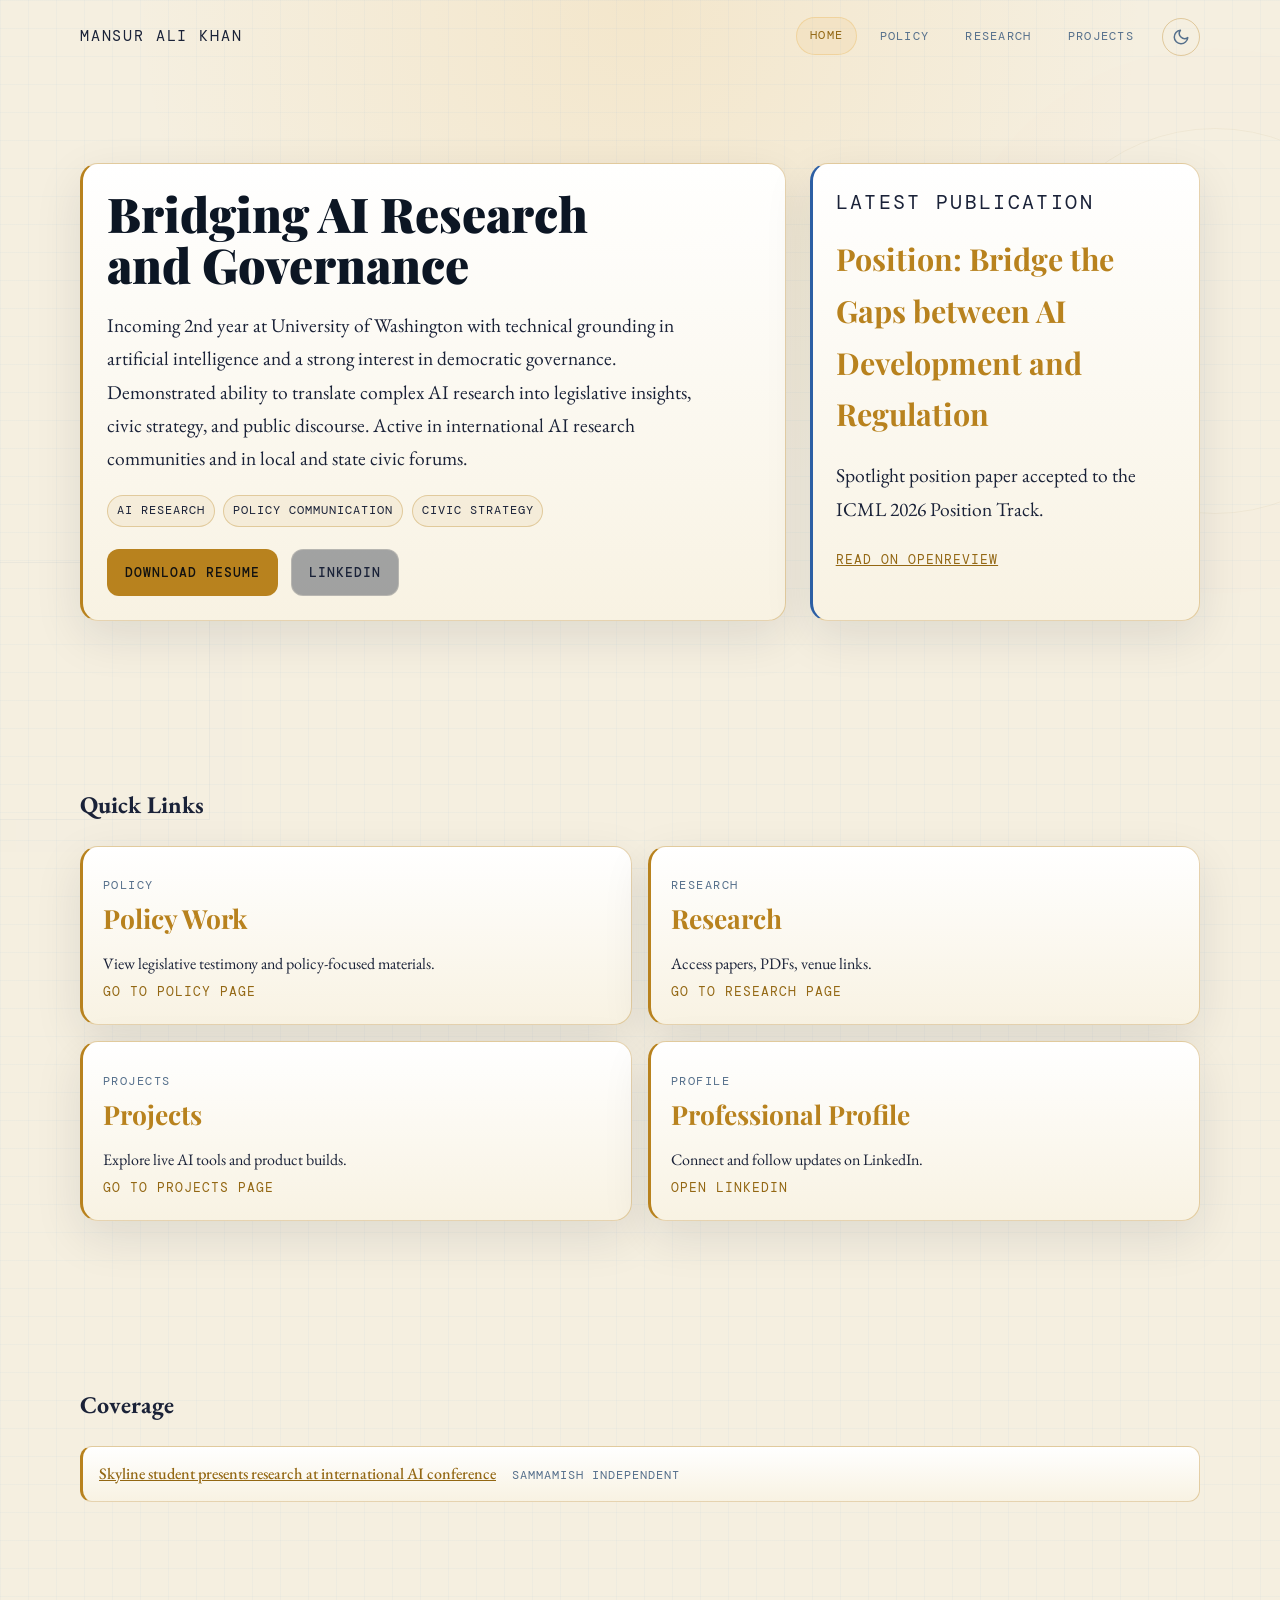
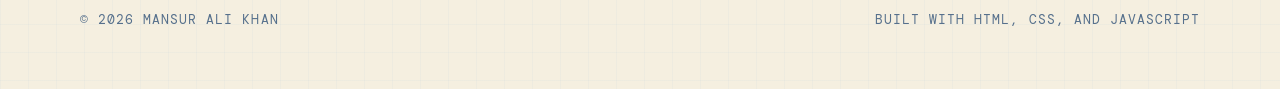
==== commit 815ef23f: "Default to light theme; reorder projects; rewrite testimony copy Co-Authored-By: Claude Opus 4.7 (1M" ====
--- a/index.html
+++ b/index.html
@@ -1,5 +1,5 @@
 <!doctype html>
-<html lang="en" data-theme="dark">
+<html lang="en" data-theme="light">
 <head>
   <meta charset="UTF-8">
   <meta name="viewport" content="width=device-width, initial-scale=1.0">
